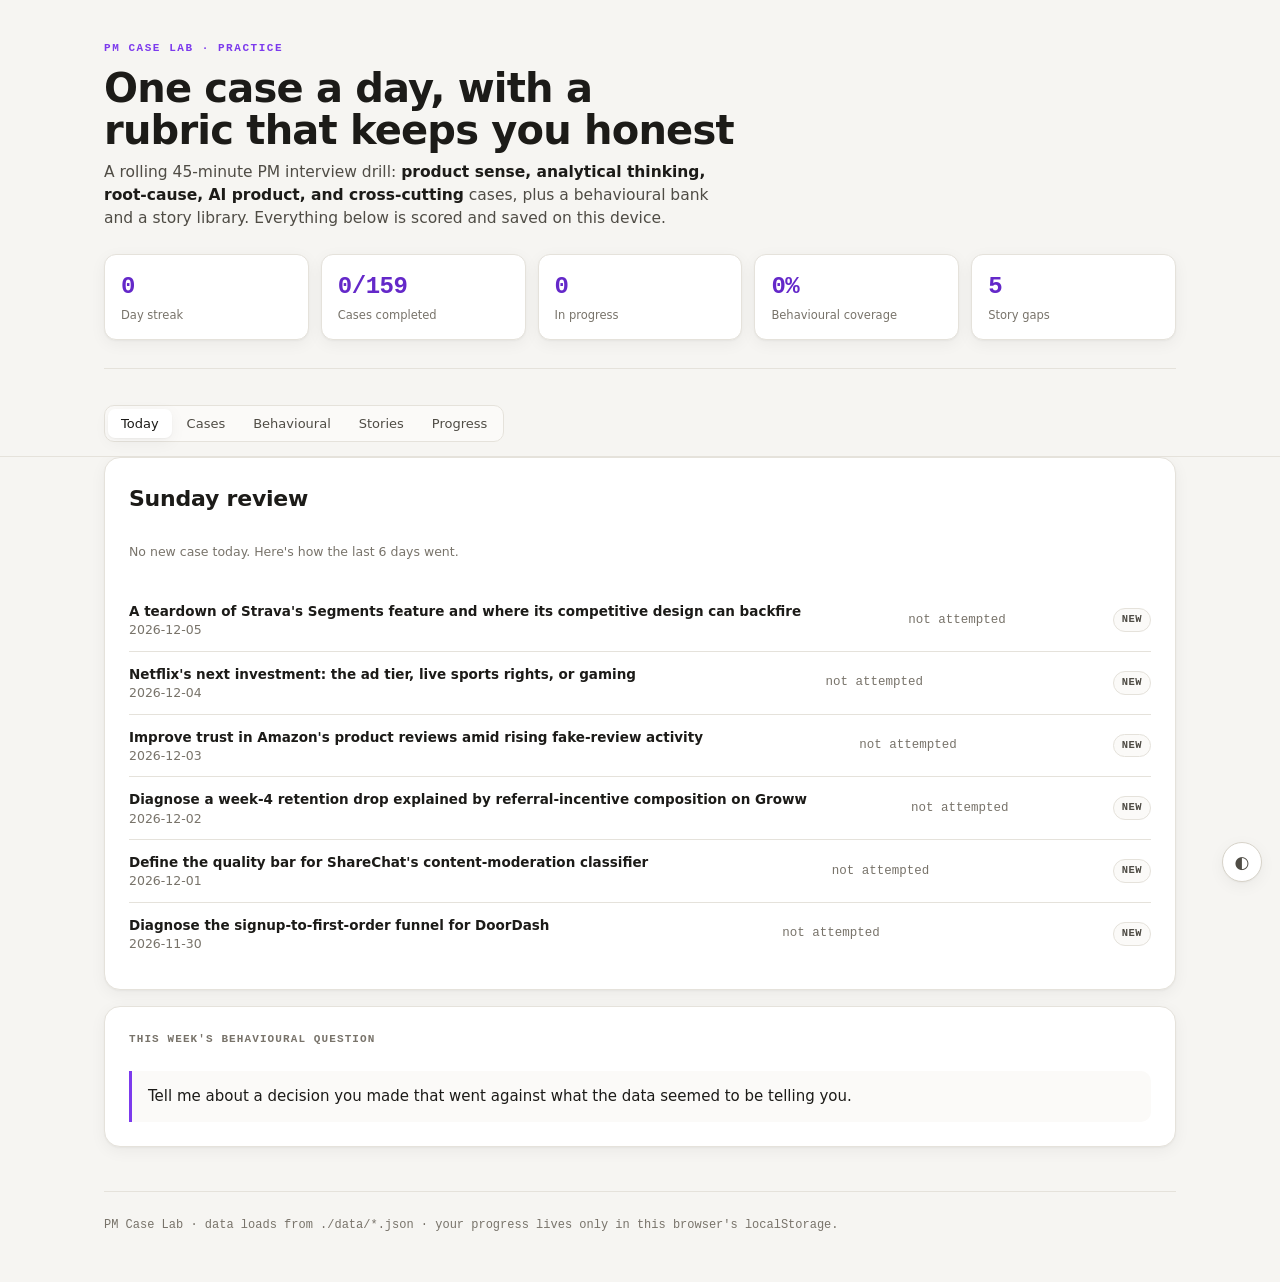
==== case-lab/index.html @ 05b1abbc "Add PM Case Lab: daily PM interview practice tool Static site + email digest for daily product-case " ====
<!DOCTYPE html>
<html lang="en">
<head>
<meta charset="utf-8">
<meta name="viewport" content="width=device-width, initial-scale=1">
<title>PM Case Lab — daily interview practice</title>
<link rel="stylesheet" href="./style.css">
</head>
<body>
<div class="wrap">
  <div class="container">
    <header class="masthead">
      <p class="eyebrow">PM Case Lab · practice</p>
      <h1 class="title">One case a day, with a rubric that keeps you honest</h1>
      <p class="subtitle">A rolling 45-minute PM interview drill: <b>product sense, analytical thinking, root-cause, AI product, and cross-cutting</b> cases, plus a behavioural bank and a story library. Everything below is scored and saved on this device.</p>
      <div class="stats" id="stats"></div>
    </header>
  </div>

  <nav class="controls">
    <div class="container controls-row">
      <div class="seg" role="tablist" aria-label="Sections" id="tab-nav">
        <button data-tab="today" role="tab" aria-selected="true">Today</button>
        <button data-tab="cases" role="tab" aria-selected="false">Cases</button>
        <button data-tab="behavioural" role="tab" aria-selected="false">Behavioural</button>
        <button data-tab="stories" role="tab" aria-selected="false">Stories</button>
        <button data-tab="progress" role="tab" aria-selected="false">Progress</button>
      </div>
      <div class="spacer"></div>
    </div>
  </nav>

  <div class="container">
    <section id="view-today" class="view"></section>
    <section id="view-cases" class="view" hidden></section>
    <section id="view-behavioural" class="view" hidden></section>
    <section id="view-stories" class="view" hidden></section>
    <section id="view-progress" class="view" hidden></section>
    <section id="view-practice" class="view" hidden></section>

    <footer>
      <div class="stamp" id="footer-stamp">PM Case Lab · data loads from ./data/*.json · your progress lives only in this browser's localStorage.</div>
    </footer>
  </div>
</div>

<button class="themebtn" id="theme" title="Toggle theme" aria-label="Toggle light/dark theme">◐</button>

<script src="./script.js"></script>
</body>
</html>
---- case-lab/style.css ----
:root {
  --bg: #f6f5f2;
  --surface: #ffffff;
  --surface-2: #fbfaf8;
  --border: #e5e2db;
  --border-strong: #d6d2c8;
  --ink: #1c1b18;
  --ink-2: #4f4c45;
  --muted: #78736a;
  --accent: #7c3aed;        /* violet — Case Lab's brand signal */
  --accent-ink: #6428c9;
  --accent-wash: #7c3aed14;
  --fresh: #15803d;
  --fresh-wash: #15803d16;
  --verify: #b45309;
  --verify-wash: #b4530915;
  --stretch: #6b6f76;
  --shadow: 0 1px 2px rgba(28,27,24,.04), 0 4px 16px rgba(28,27,24,.05);
  --mono: ui-monospace, "SF Mono", "SFMono-Regular", Menlo, Consolas, monospace;
  --sans: -apple-system, BlinkMacSystemFont, "Segoe UI", system-ui, sans-serif;
}
@media (prefers-color-scheme: dark) {
  :root:not([data-theme="light"]) {
    --bg: #14140f;
    --surface: #1d1d18;
    --surface-2: #201f1a;
    --border: #302f28;
    --border-strong: #3c3b33;
    --ink: #f2f0ea;
    --ink-2: #c8c4ba;
    --muted: #918c81;
    --accent: #a78bfa;
    --accent-ink: #c4b5fd;
    --accent-wash: #a78bfa1c;
    --fresh: #4ade80;
    --fresh-wash: #4ade8018;
    --verify: #fbbf24;
    --verify-wash: #fbbf2416;
    --stretch: #9a958a;
    --shadow: 0 1px 2px rgba(0,0,0,.3), 0 6px 20px rgba(0,0,0,.35);
  }
}
:root[data-theme="dark"] {
  --bg: #14140f; --surface: #1d1d18; --surface-2: #201f1a; --border: #302f28;
  --border-strong: #3c3b33; --ink: #f2f0ea; --ink-2: #c8c4ba; --muted: #918c81;
  --accent: #a78bfa; --accent-ink: #c4b5fd; --accent-wash: #a78bfa1c;
  --fresh: #4ade80; --fresh-wash: #4ade8018; --verify: #fbbf24; --verify-wash: #fbbf2416;
  --stretch: #9a958a; --shadow: 0 1px 2px rgba(0,0,0,.3), 0 6px 20px rgba(0,0,0,.35);
}
:root[data-theme="light"] {
  --bg: #f6f5f2; --surface: #ffffff; --surface-2: #fbfaf8; --border: #e5e2db;
  --border-strong: #d6d2c8; --ink: #1c1b18; --ink-2: #4f4c45; --muted: #78736a;
  --accent: #7c3aed; --accent-ink: #6428c9; --accent-wash: #7c3aed14;
  --fresh: #15803d; --fresh-wash: #15803d16; --verify: #b45309; --verify-wash: #b4530915;
  --stretch: #6b6f76; --shadow: 0 1px 2px rgba(28,27,24,.04), 0 4px 16px rgba(28,27,24,.05);
}

* { box-sizing: border-box; }
html, body { margin: 0; overflow-x: hidden; }
body {
  font-family: var(--sans);
  color: var(--ink);
  background: var(--bg);
  line-height: 1.5;
  -webkit-font-smoothing: antialiased;
}
.wrap { min-height: 100vh; }
.container { max-width: 1120px; margin: 0 auto; padding: 0 24px; }
img, svg { max-width: 100%; }
button, input, textarea, select { font-family: inherit; }
a { color: var(--accent-ink); }
button:focus-visible, input:focus-visible, a:focus-visible, textarea:focus-visible, select:focus-visible {
  outline: 2px solid var(--accent); outline-offset: 2px; border-radius: 6px;
}

/* ---- Masthead ---- */
header.masthead { padding: 40px 0 24px; border-bottom: 1px solid var(--border); }
.eyebrow {
  font-family: var(--mono); font-size: 11px; letter-spacing: .14em; text-transform: uppercase;
  color: var(--accent); font-weight: 600; margin: 0 0 10px;
}
h1.title {
  font-size: clamp(28px, 4.5vw, 40px); line-height: 1.05; margin: 0 0 10px;
  letter-spacing: -.02em; font-weight: 720; text-wrap: balance;
}
.subtitle { color: var(--ink-2); font-size: 15.5px; margin: 0; max-width: 62ch; }
.subtitle b { color: var(--ink); font-weight: 600; }

.stats { display: grid; grid-template-columns: repeat(5, 1fr); gap: 12px; margin: 24px 0 4px; }
.stat {
  background: var(--surface); border: 1px solid var(--border); border-radius: 12px;
  padding: 14px 16px; box-shadow: var(--shadow);
}
.stat .n { font-family: var(--mono); font-size: 24px; font-weight: 600; letter-spacing: -.02em; font-variant-numeric: tabular-nums; color: var(--accent-ink); }
.stat .l { font-size: 11.5px; color: var(--muted); margin-top: 2px; }

/* ---- Controls / tab nav ---- */
.controls {
  position: sticky; top: 0; z-index: 20; background: color-mix(in srgb, var(--bg) 88%, transparent);
  backdrop-filter: blur(10px); border-bottom: 1px solid var(--border);
  padding: 14px 0; margin-top: 22px;
}
.controls-row { display: flex; flex-wrap: wrap; gap: 10px; align-items: center; }
.seg { display: inline-flex; background: var(--surface-2); border: 1px solid var(--border); border-radius: 10px; padding: 3px; gap: 2px; flex-wrap: wrap; }
.seg button {
  font-family: var(--sans); font-size: 13px; font-weight: 500; color: var(--ink-2);
  background: transparent; border: 0; padding: 7px 13px; border-radius: 7px; cursor: pointer;
  white-space: nowrap; display: inline-flex; align-items: center; gap: 6px;
}
.seg button[aria-pressed="true"], .seg button[aria-selected="true"] { background: var(--surface); color: var(--ink); box-shadow: var(--shadow); }
.seg button .seg-n {
  font-family: var(--mono); font-size: 10.5px; font-variant-numeric: tabular-nums; font-weight: 600;
  background: var(--accent-wash); color: var(--accent-ink); padding: 1px 6px; border-radius: 999px;
}
.search {
  flex: 1 1 220px; min-width: 180px; display: flex; align-items: center; gap: 8px;
  background: var(--surface); border: 1px solid var(--border-strong); border-radius: 10px;
  padding: 8px 12px;
}
.search input { border: 0; background: transparent; outline: none; font-size: 14px; color: var(--ink); width: 100%; }
.search svg { flex: 0 0 auto; color: var(--muted); }
.spacer { flex: 1 1 auto; }

/* ---- Section headings ---- */
.sec-head { display: flex; align-items: baseline; gap: 10px; margin: 26px 0 14px; flex-wrap: wrap; }
.sec-head h2 { font-size: 18px; letter-spacing: -.01em; margin: 0; font-weight: 680; }
.sec-head .count { font-family: var(--mono); font-size: 12px; color: var(--muted); font-variant-numeric: tabular-nums; }
.sec-head .hint { font-size: 13px; color: var(--muted); margin-left: auto; }

/* ---- Cards / grid ---- */
.grid { display: grid; grid-template-columns: repeat(auto-fill, minmax(320px, 1fr)); gap: 14px; }
.card {
  background: var(--surface); border: 1px solid var(--border); border-radius: 14px;
  padding: 18px; display: flex; flex-direction: column; gap: 12px; box-shadow: var(--shadow);
  min-width: 0;
}
.card h3 { font-size: 16px; line-height: 1.3; margin: 0; letter-spacing: -.01em; font-weight: 640; text-wrap: balance; }
.card-top { display: flex; justify-content: space-between; align-items: flex-start; gap: 10px; }
.company { font-size: 13px; color: var(--ink-2); margin-top: 3px; }
.badges { display: flex; flex-wrap: wrap; gap: 6px; }
.badge {
  font-family: var(--mono); font-size: 10.5px; letter-spacing: .04em; text-transform: uppercase;
  font-weight: 600; padding: 3px 8px; border-radius: 999px; white-space: nowrap;
  border: 1px solid transparent;
}
.badge.accent { color: var(--accent-ink); background: var(--accent-wash); border-color: color-mix(in srgb, var(--accent) 24%, transparent); }
.badge.neutral { color: var(--ink-2); background: var(--surface-2); border-color: var(--border); }
.badge.fresh { color: var(--fresh); background: var(--fresh-wash); border-color: color-mix(in srgb, var(--fresh) 22%, transparent); }
.badge.verify { color: var(--verify); background: var(--verify-wash); border-color: color-mix(in srgb, var(--verify) 22%, transparent); }
.badge.status-new { color: var(--ink-2); background: var(--surface-2); border-color: var(--border); }
.badge.status-active { color: var(--verify); background: var(--verify-wash); border-color: color-mix(in srgb, var(--verify) 22%, transparent); }
.badge.status-completed { color: var(--fresh); background: var(--fresh-wash); border-color: color-mix(in srgb, var(--fresh) 22%, transparent); }
.badge.status-bookmarked { color: var(--accent-ink); background: var(--accent-wash); border-color: color-mix(in srgb, var(--accent) 24%, transparent); }
.badge.status-skipped { color: var(--muted); background: var(--surface-2); border-color: var(--border); }

.note { font-size: 12.5px; color: var(--muted); line-height: 1.4; }
.card-foot { display: flex; align-items: center; justify-content: space-between; gap: 10px; padding-top: 4px; margin-top: auto; flex-wrap: wrap; }
.status-select {
  font-family: var(--sans); font-size: 12.5px; font-weight: 600; color: var(--ink-2);
  background: var(--surface-2); border: 1px solid var(--border-strong); border-radius: 9px;
  padding: 6px 8px; cursor: pointer;
}
.btn {
  font-family: var(--sans); font-size: 13px; font-weight: 600; cursor: pointer; white-space: nowrap;
  color: #fff; background: var(--accent); border: 1px solid transparent; padding: 8px 14px; border-radius: 9px;
  display: inline-flex; align-items: center; gap: 6px;
}
.btn:hover { background: var(--accent-ink); }
.btn.ghost {
  background: var(--surface); color: var(--ink-2); border: 1px solid var(--border-strong);
}
.btn.ghost:hover { border-color: var(--accent); color: var(--accent-ink); }
.btn.small { font-size: 12.5px; padding: 6px 11px; border-radius: 8px; }
.btn[disabled] { opacity: .5; cursor: not-allowed; }

.empty { text-align: center; padding: 44px 20px; color: var(--muted); font-size: 14px; background: var(--surface-2); border: 1px dashed var(--border-strong); border-radius: 14px; }
.empty b { color: var(--ink-2); }

/* ---- Today: case detail ---- */
.case-detail {
  background: var(--surface); border: 1px solid var(--border); border-radius: 16px;
  padding: 24px; box-shadow: var(--shadow); display: flex; flex-direction: column; gap: 16px;
}
.case-detail h2 { margin: 0; font-size: 22px; letter-spacing: -.01em; font-weight: 700; text-wrap: balance; }
.company-chips { display: flex; flex-wrap: wrap; gap: 6px; }
.chip {
  font-size: 12.5px; font-weight: 600; color: var(--ink-2); background: var(--surface-2);
  border: 1px solid var(--border); border-radius: 999px; padding: 4px 10px;
}
.prompt-block {
  font-size: 15px; color: var(--ink); background: var(--surface-2); border-left: 3px solid var(--accent);
  border-radius: 0 10px 10px 0; padding: 14px 16px; line-height: 1.55;
}
.block-label {
  font-family: var(--mono); font-size: 11px; letter-spacing: .1em; text-transform: uppercase;
  color: var(--muted); font-weight: 700; margin: 0 0 8px;
}
ul.plain { margin: 0; padding-left: 20px; display: flex; flex-direction: column; gap: 6px; font-size: 14px; color: var(--ink-2); }
ul.assumptions { margin: 0; padding: 0; list-style: none; display: flex; flex-direction: column; gap: 6px; }
ul.assumptions li {
  font-size: 13.5px; color: var(--ink-2); background: var(--verify-wash); border: 1px dashed color-mix(in srgb, var(--verify) 40%, transparent);
  border-radius: 8px; padding: 8px 11px; position: relative; padding-left: 30px;
}
ul.assumptions li::before {
  content: "≈"; position: absolute; left: 10px; top: 7px; color: var(--verify); font-weight: 700; font-family: var(--mono);
}
details.followups { border: 1px solid var(--border); border-radius: 10px; padding: 10px 14px; background: var(--surface-2); }
details.followups summary { cursor: pointer; font-weight: 600; font-size: 13.5px; color: var(--ink-2); }
details.followups ul { margin: 10px 0 0; }

.stage-list { display: flex; flex-direction: column; gap: 10px; }
.stage-row {
  border: 1px solid var(--border); border-radius: 12px; padding: 14px 16px; background: var(--surface-2);
}
.stage-row.current { border-color: var(--accent); background: var(--accent-wash); }
.stage-row.over .stage-time { color: var(--verify); }
.stage-row-top { display: flex; justify-content: space-between; align-items: baseline; gap: 10px; flex-wrap: wrap; }
.stage-row-top h4 { margin: 0; font-size: 14.5px; font-weight: 650; }
.stage-time { font-family: var(--mono); font-size: 12px; color: var(--muted); font-variant-numeric: tabular-nums; }
.stage-guidance { font-size: 13.5px; color: var(--ink-2); margin-top: 6px; }
.stage-good { font-size: 12.5px; color: var(--muted); margin-top: 6px; font-style: italic; }

/* ---- Practice view ---- */
.practice-header { display: flex; align-items: center; gap: 12px; flex-wrap: wrap; margin-bottom: 18px; }
.back-btn {
  font-family: var(--sans); font-size: 13px; font-weight: 600; color: var(--ink-2); background: var(--surface);
  border: 1px solid var(--border-strong); border-radius: 9px; padding: 7px 12px; cursor: pointer;
}
.timer-panel {
  background: var(--surface); border: 1px solid var(--border); border-radius: 14px; padding: 16px 18px;
  box-shadow: var(--shadow); display: flex; flex-direction: column; gap: 12px; margin-bottom: 18px;
}
.timer-top { display: flex; align-items: center; gap: 14px; flex-wrap: wrap; }
.timer-elapsed { font-family: var(--mono); font-size: 28px; font-weight: 700; font-variant-numeric: tabular-nums; letter-spacing: -.01em; }
.timer-stage { font-size: 13px; color: var(--ink-2); }
.timer-stage b { color: var(--ink); }
.timer-warning { font-size: 12.5px; color: var(--verify); font-weight: 600; }
.timer-controls { display: flex; gap: 8px; margin-left: auto; }
.timer-bar { position: relative; height: 12px; border-radius: 6px; background: var(--surface-2); border: 1px solid var(--border); overflow: hidden; display: flex; }
.timer-seg { height: 100%; border-right: 1px solid var(--border); position: relative; }
.timer-seg:last-child { border-right: 0; }
.timer-seg.active { background: var(--accent-wash); }
.timer-fill { position: absolute; top: 0; left: 0; bottom: 0; background: var(--accent); opacity: .28; width: 0%; z-index: 0; }
.timer-stage-nav { display: flex; gap: 6px; flex-wrap: wrap; }

.notepad-grid { display: flex; flex-direction: column; gap: 14px; }
.notepad-stage label { display: block; font-size: 13px; font-weight: 650; margin-bottom: 6px; color: var(--ink); }
.notepad-stage textarea {
  width: 100%; min-height: 90px; resize: vertical; border: 1px solid var(--border-strong); border-radius: 10px;
  background: var(--surface); color: var(--ink); padding: 10px 12px; font-size: 14px; line-height: 1.5; font-family: var(--sans);
}
.save-hint { font-size: 11.5px; color: var(--muted); font-family: var(--mono); }

.model-answer { display: flex; flex-direction: column; gap: 14px; margin-top: 10px; }
.walkthrough-stage { border-left: 3px solid var(--accent); padding: 4px 0 4px 14px; }
.walkthrough-stage h4 { margin: 0 0 6px; font-size: 14px; }
.walkthrough-stage p { margin: 0; font-size: 13.5px; color: var(--ink-2); line-height: 1.55; }
.pitfall-list { margin: 0; padding-left: 20px; font-size: 13.5px; color: var(--ink-2); display: flex; flex-direction: column; gap: 5px; }

.rubric-row { border: 1px solid var(--border); border-radius: 12px; padding: 14px; margin-bottom: 10px; background: var(--surface-2); }
.rubric-row .rubric-dim { font-weight: 650; font-size: 14px; margin-bottom: 8px; }
.rubric-levels { display: grid; grid-template-columns: repeat(3, 1fr); gap: 8px; }
.rubric-level { border: 1px solid var(--border-strong); border-radius: 9px; padding: 8px 10px; background: var(--surface); cursor: pointer; text-align: left; }
.rubric-level b { display: block; font-size: 12.5px; text-transform: uppercase; letter-spacing: .06em; font-family: var(--mono); margin-bottom: 4px; }
.rubric-level.weak b { color: var(--verify); }
.rubric-level.solid b { color: var(--ink-2); }
.rubric-level.strong b { color: var(--fresh); }
.rubric-level p { margin: 0; font-size: 12px; color: var(--muted); line-height: 1.4; }
.rubric-level.selected { border-color: var(--accent); background: var(--accent-wash); box-shadow: 0 0 0 1px var(--accent) inset; }

/* ---- Filters (Cases) ---- */
.filter-panel { display: flex; flex-direction: column; gap: 10px; margin-bottom: 18px; }
.filter-row { display: flex; flex-wrap: wrap; gap: 8px; align-items: center; }
.filter-row .flabel { font-size: 11.5px; font-family: var(--mono); color: var(--muted); text-transform: uppercase; letter-spacing: .08em; margin-right: 2px; min-width: 70px; }
.chip-btn {
  font-family: var(--sans); font-size: 12.5px; font-weight: 600; color: var(--ink-2); background: var(--surface);
  border: 1px solid var(--border-strong); border-radius: 999px; padding: 6px 11px; cursor: pointer;
  display: inline-flex; align-items: center; gap: 6px;
}
.chip-btn[aria-pressed="true"] { border-color: var(--accent); color: var(--accent-ink); background: var(--accent-wash); }
.chip-btn .chip-n { font-family: var(--mono); font-size: 10.5px; opacity: .75; }

/* ---- Behavioural ---- */
.theme-group { margin-bottom: 26px; }
.theme-group h3 { font-size: 15px; margin: 0 0 10px; letter-spacing: -.01em; }
.question-card {
  background: var(--surface); border: 1px solid var(--border); border-radius: 14px; padding: 16px 18px;
  box-shadow: var(--shadow); margin-bottom: 12px;
}
.question-card summary { cursor: pointer; font-weight: 640; font-size: 14.5px; display: flex; justify-content: space-between; gap: 10px; align-items: center; }
.qbody { margin-top: 14px; display: flex; flex-direction: column; gap: 14px; }
.answer-field label { display: block; font-size: 12.5px; font-weight: 650; margin-bottom: 5px; color: var(--ink-2); text-transform: uppercase; letter-spacing: .05em; font-family: var(--mono); }
.answer-field textarea {
  width: 100%; min-height: 70px; resize: vertical; border: 1px solid var(--border-strong); border-radius: 10px;
  background: var(--surface); color: var(--ink); padding: 9px 11px; font-size: 13.5px; line-height: 1.5;
}
.story-link-list { display: flex; flex-wrap: wrap; gap: 6px; }
.story-toggle {
  font-size: 12px; font-weight: 600; padding: 5px 10px; border-radius: 999px; cursor: pointer;
  border: 1px solid var(--border-strong); background: var(--surface); color: var(--ink-2);
}
.story-toggle[aria-pressed="true"] { border-color: var(--accent); background: var(--accent-wash); color: var(--accent-ink); }
.linked-story { border: 1px solid var(--border); border-radius: 10px; padding: 10px 12px; background: var(--surface-2); margin-top: 6px; font-size: 12.5px; color: var(--ink-2); }
.linked-story b { color: var(--ink); }

/* ---- Stories ---- */
.stat-chip {
  font-family: var(--mono); font-size: 11px; font-weight: 600; color: var(--accent-ink); background: var(--accent-wash);
  border-radius: 999px; padding: 3px 9px; display: inline-flex; gap: 5px;
}
.star-grid { display: grid; grid-template-columns: 1fr 1fr; gap: 10px; margin-top: 4px; }
.star-field .flabel { font-family: var(--mono); font-size: 10.5px; text-transform: uppercase; letter-spacing: .08em; color: var(--muted); }
.star-field p { margin: 3px 0 0; font-size: 13px; color: var(--ink-2); line-height: 1.45; }
blockquote.quote {
  margin: 0; font-size: 12.5px; color: var(--muted); font-style: italic; border-left: 2px solid var(--border-strong);
  padding-left: 10px; line-height: 1.5;
}

.coverage-table-wrap { overflow-x: auto; border: 1px solid var(--border); border-radius: 14px; background: var(--surface); box-shadow: var(--shadow); }
table.coverage { border-collapse: collapse; width: 100%; font-size: 13px; min-width: 480px; }
table.coverage th, table.coverage td { padding: 10px 12px; border-bottom: 1px solid var(--border); text-align: left; white-space: nowrap; }
table.coverage th { font-family: var(--mono); font-size: 11px; text-transform: uppercase; letter-spacing: .06em; color: var(--muted); background: var(--surface-2); }
table.coverage td.gap { color: var(--verify); font-weight: 600; }
.gap-card {
  border: 1px dashed var(--border-strong); background: var(--verify-wash); border-radius: 12px; padding: 12px 14px;
  font-size: 13px; color: var(--ink-2); margin-bottom: 8px;
}
.gap-card b { color: var(--verify); }

/* ---- Progress ---- */
.progress-grid { display: grid; grid-template-columns: repeat(auto-fill, minmax(220px, 1fr)); gap: 14px; }
.progress-tile {
  background: var(--surface); border: 1px solid var(--border); border-radius: 14px; padding: 18px; box-shadow: var(--shadow);
}
.progress-tile .n { font-family: var(--mono); font-size: 30px; font-weight: 700; color: var(--accent-ink); }
.progress-tile .l { font-size: 12.5px; color: var(--muted); margin-top: 4px; }
.dim-row { display: flex; justify-content: space-between; align-items: center; padding: 9px 0; border-bottom: 1px solid var(--border); font-size: 13.5px; }
.dim-row:last-child { border-bottom: 0; }
.dim-row .dim-name { color: var(--ink-2); }
.dim-row .dim-score { font-family: var(--mono); font-size: 12px; color: var(--ink); }

/* ---- Import/export bar ---- */
.io-bar { display: flex; gap: 8px; flex-wrap: wrap; margin-bottom: 18px; }

.review-case-row {
  display: flex; justify-content: space-between; align-items: center; gap: 10px; padding: 12px 0; border-bottom: 1px solid var(--border); flex-wrap: wrap;
}
.review-case-row:last-child { border-bottom: 0; }
.review-score { font-family: var(--mono); font-size: 12.5px; color: var(--muted); }

.themebtn {
  position: fixed; bottom: 18px; right: 18px; z-index: 40; width: 40px; height: 40px;
  border-radius: 50%; border: 1px solid var(--border-strong); background: var(--surface);
  color: var(--ink-2); cursor: pointer; box-shadow: var(--shadow); font-size: 17px;
}

footer { border-top: 1px solid var(--border); margin-top: 44px; padding: 24px 0 48px; color: var(--muted); font-size: 13px; }
footer .stamp { font-family: var(--mono); font-size: 12px; }

@media (max-width: 640px) {
  .stats { grid-template-columns: repeat(2, 1fr); }
  .container { padding: 0 16px; }
  .rubric-levels { grid-template-columns: 1fr; }
  .star-grid { grid-template-columns: 1fr; }
}
@media (prefers-reduced-motion: reduce) { * { transition: none !important; } }
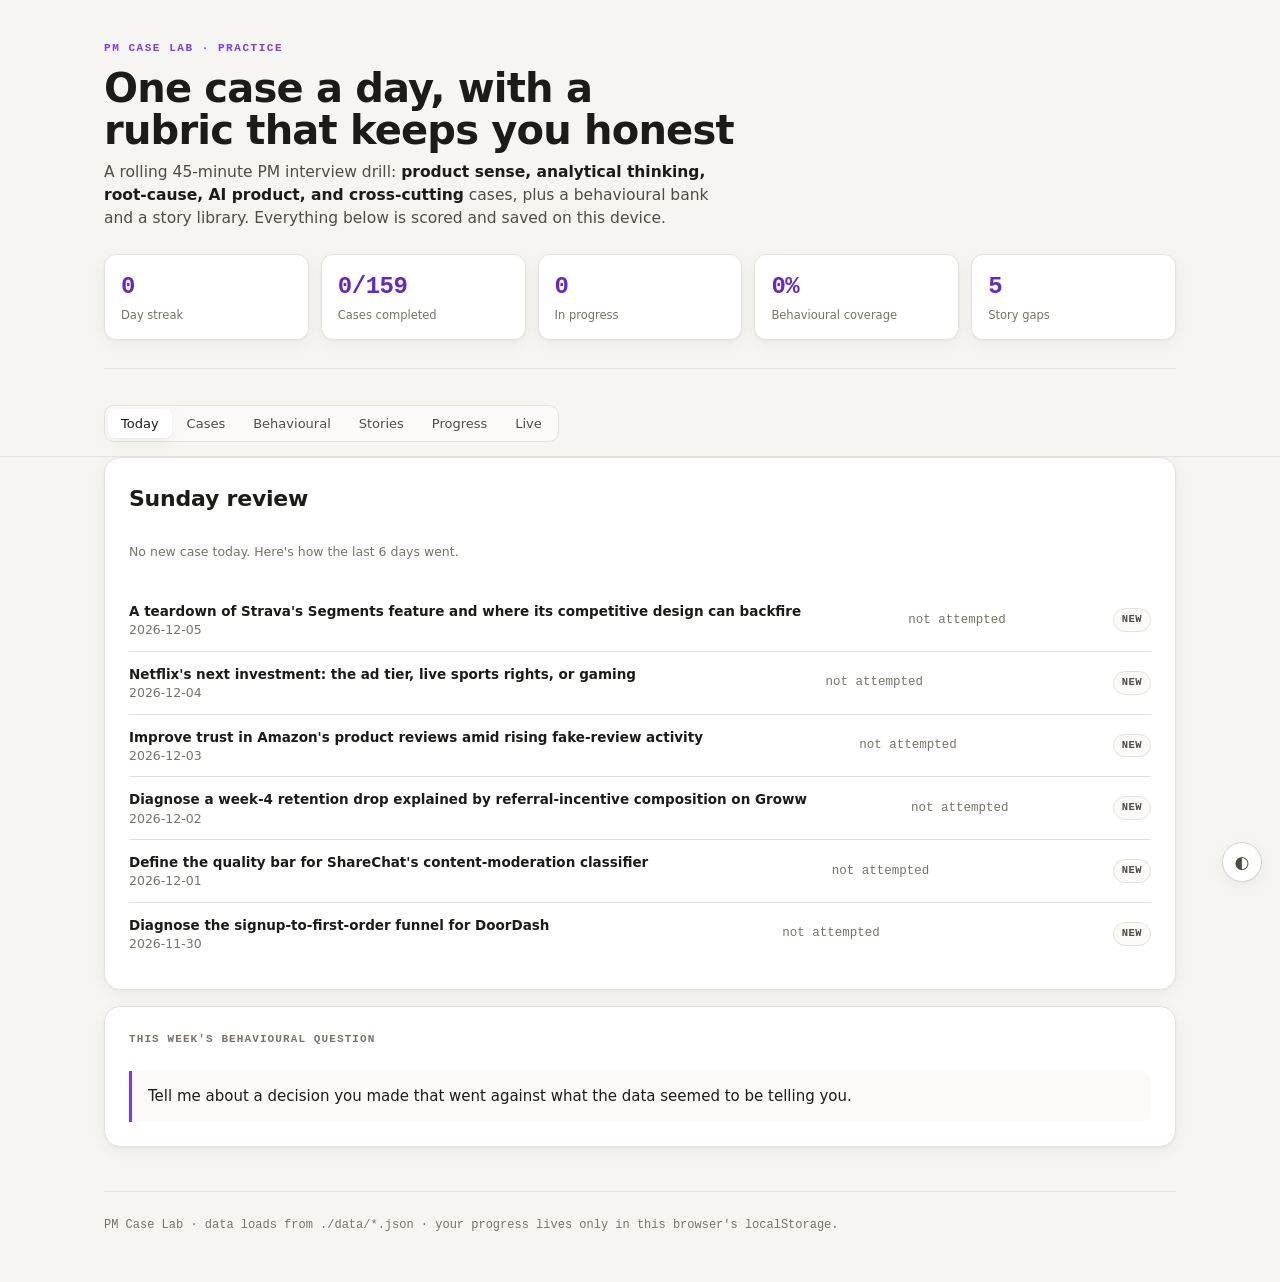
==== commit 62ee5406: "Case Lab: add Live case — a mid-interview co-pilot Plan by Opus, build by Sonnet. Type or paste a ca" ====
--- a/case-lab/index.html
+++ b/case-lab/index.html
@@ -25,6 +25,7 @@
         <button data-tab="behavioural" role="tab" aria-selected="false">Behavioural</button>
         <button data-tab="stories" role="tab" aria-selected="false">Stories</button>
         <button data-tab="progress" role="tab" aria-selected="false">Progress</button>
+        <button data-tab="live" role="tab" aria-selected="false">Live</button>
       </div>
       <div class="spacer"></div>
     </div>
@@ -36,6 +37,7 @@
     <section id="view-behavioural" class="view" hidden></section>
     <section id="view-stories" class="view" hidden></section>
     <section id="view-progress" class="view" hidden></section>
+    <section id="view-live" class="view" hidden></section>
     <section id="view-practice" class="view" hidden></section>
 
     <footer>
--- a/case-lab/style.css
+++ b/case-lab/style.css
@@ -113,7 +113,8 @@
   background: var(--accent-wash); color: var(--accent-ink); padding: 1px 6px; border-radius: 999px;
 }
 .search {
-  flex: 1 1 220px; min-width: 180px; display: flex; align-items: center; gap: 8px;
+  flex: 0 0 auto; width: 100%; min-width: 180px; max-width: 380px; align-self: flex-start;
+  display: flex; align-items: center; gap: 8px;
   background: var(--surface); border: 1px solid var(--border-strong); border-radius: 10px;
   padding: 8px 12px;
 }
@@ -207,6 +208,17 @@
 details.followups { border: 1px solid var(--border); border-radius: 10px; padding: 10px 14px; background: var(--surface-2); }
 details.followups summary { cursor: pointer; font-weight: 600; font-size: 13.5px; color: var(--ink-2); }
 details.followups ul { margin: 10px 0 0; }
+
+/* ---- Case brief shown above the timer on Practice, so you never have to go Back to re-read it ---- */
+details.case-brief {
+  border: 1px solid var(--border); border-radius: 14px; padding: 14px 16px; background: var(--surface);
+  box-shadow: var(--shadow); margin: 14px 0;
+}
+details.case-brief summary { cursor: pointer; font-weight: 650; font-size: 14px; color: var(--ink); list-style: none; }
+details.case-brief summary::-webkit-details-marker { display: none; }
+details.case-brief summary::before { content: '▾ '; color: var(--muted); }
+details.case-brief[open] summary { margin-bottom: 10px; }
+details.case-brief .case-detail { border: 0; padding: 0; background: transparent; box-shadow: none; }
 
 .stage-list { display: flex; flex-direction: column; gap: 10px; }
 .stage-row {
@@ -303,6 +315,14 @@
 .linked-story { border: 1px solid var(--border); border-radius: 10px; padding: 10px 12px; background: var(--surface-2); margin-top: 6px; font-size: 12.5px; color: var(--ink-2); }
 .linked-story b { color: var(--ink); }
 
+/* ---- Cross-links between a story and the questions it can answer ---- */
+.tag-row { display: flex; flex-wrap: wrap; gap: 6px; margin-top: 4px; }
+.tag-chip {
+  font-size: 12px; font-weight: 600; padding: 5px 10px; border-radius: 999px; cursor: pointer; text-align: left;
+  border: 1px solid var(--border-strong); background: var(--surface); color: var(--ink-2); max-width: 100%;
+}
+.tag-chip:hover { border-color: var(--accent); background: var(--accent-wash); color: var(--accent-ink); }
+
 /* ---- Stories ---- */
 .stat-chip {
   font-family: var(--mono); font-size: 11px; font-weight: 600; color: var(--accent-ink); background: var(--accent-wash);
@@ -357,10 +377,33 @@
 footer { border-top: 1px solid var(--border); margin-top: 44px; padding: 24px 0 48px; color: var(--muted); font-size: 13px; }
 footer .stamp { font-family: var(--mono); font-size: 12px; }
 
+/* ---- Live case (interview co-pilot) ---- */
+.live-input {
+  width: 100%; min-height: 150px; resize: vertical;
+  border: 1px solid var(--border-strong); border-radius: 12px;
+  background: var(--surface); color: var(--ink); padding: 12px 14px;
+  font-size: 15px; line-height: 1.55; font-family: var(--sans);
+}
+.live-guess {
+  background: var(--surface); border: 1px solid var(--border); border-radius: 14px;
+  padding: 14px 16px; box-shadow: var(--shadow); display: flex; flex-direction: column; gap: 10px; margin: 14px 0;
+}
+.live-controls { display: flex; flex-wrap: wrap; gap: 10px; align-items: center; }
+.live-controls .flabel { font-family: var(--mono); font-size: 11px; text-transform: uppercase; letter-spacing: .08em; color: var(--muted); }
+.live-actions { display: flex; gap: 8px; flex-wrap: wrap; margin: 14px 0; }
+.rubric-level.static { cursor: default; }
+.live-prompt-box {
+  width: 100%; min-height: 220px; resize: vertical; margin-top: 10px;
+  font-family: var(--mono); font-size: 12px; line-height: 1.5;
+  border: 1px solid var(--border-strong); border-radius: 10px;
+  background: var(--surface-2); color: var(--ink-2); padding: 10px 12px;
+}
+
 @media (max-width: 640px) {
   .stats { grid-template-columns: repeat(2, 1fr); }
   .container { padding: 0 16px; }
   .rubric-levels { grid-template-columns: 1fr; }
   .star-grid { grid-template-columns: 1fr; }
+  .live-controls { flex-direction: column; align-items: stretch; }
 }
 @media (prefers-reduced-motion: reduce) { * { transition: none !important; } }
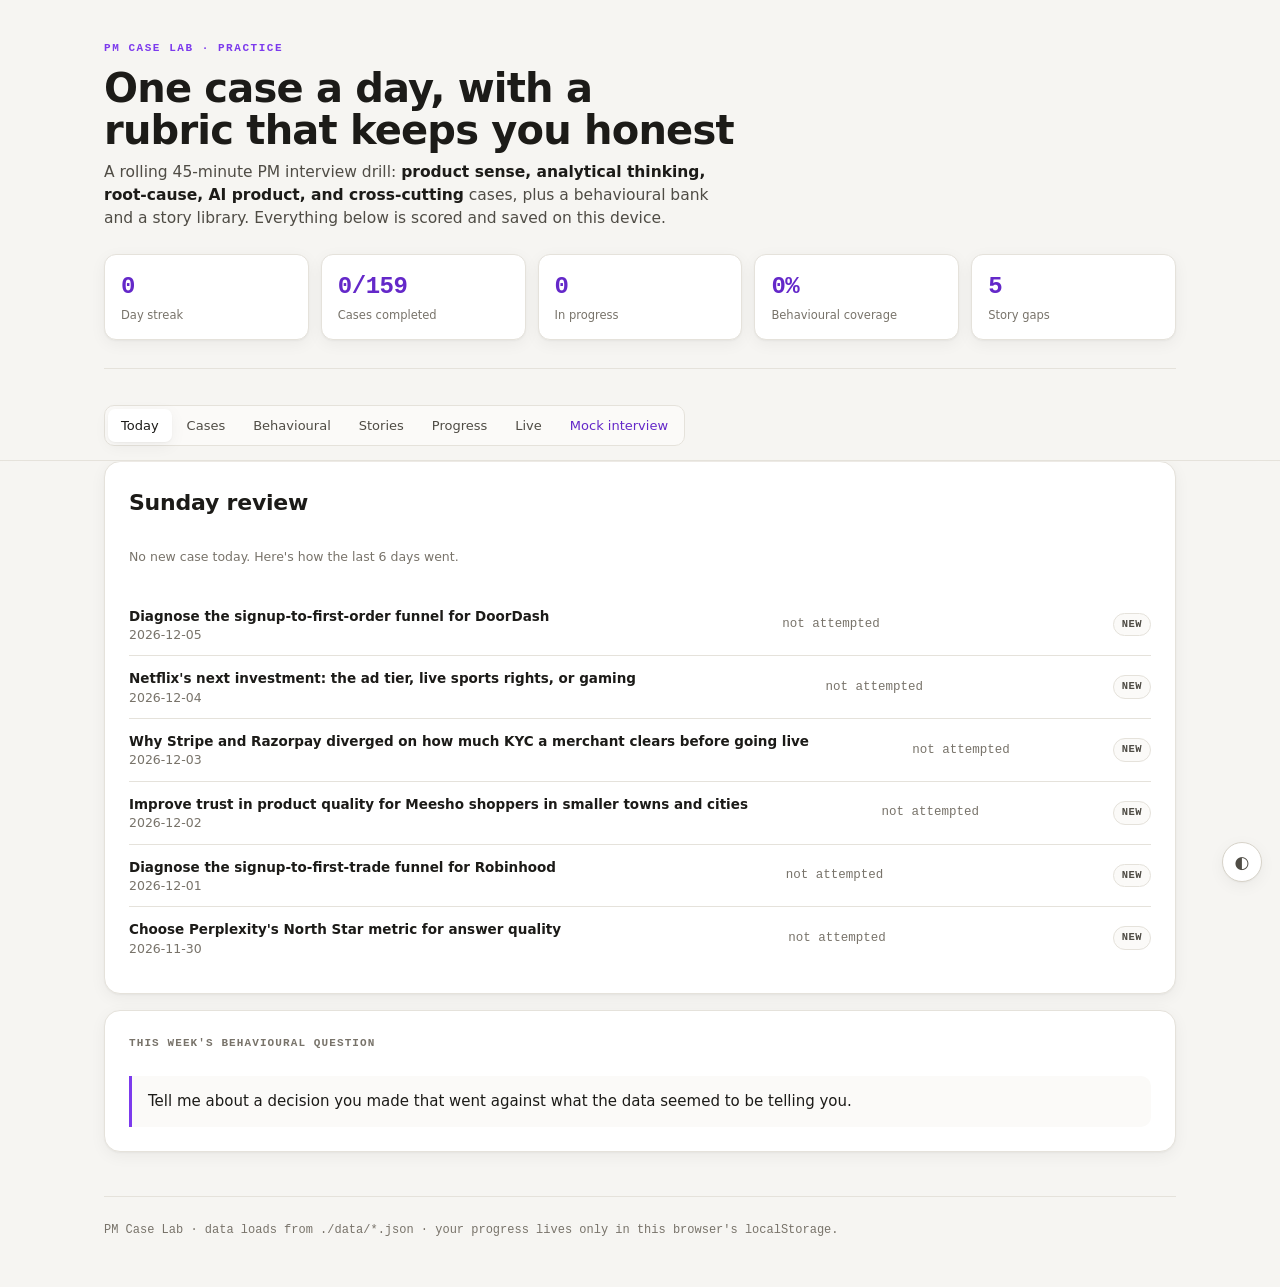
==== commit e5203c22: "Case Lab: add voice mock interview with hiring-committee feedback Realistic PM loop (intro, resume d" ====
--- a/case-lab/index.html
+++ b/case-lab/index.html
@@ -5,6 +5,11 @@
 <meta name="viewport" content="width=device-width, initial-scale=1">
 <title>PM Case Lab — daily interview practice</title>
 <link rel="stylesheet" href="./style.css">
+<style>
+  /* "Mock interview" link styled like the .seg tab buttons (kept here so style.css stays untouched) */
+  .seg a.tab-link { font-family: var(--sans); font-size: 13px; font-weight: 500; color: var(--accent-ink); text-decoration: none; padding: 7px 13px; border-radius: 7px; white-space: nowrap; display: inline-flex; align-items: center; gap: 6px; }
+  .seg a.tab-link:hover { background: var(--surface); box-shadow: var(--shadow); }
+</style>
 </head>
 <body>
 <div class="wrap">
@@ -26,6 +31,7 @@
         <button data-tab="stories" role="tab" aria-selected="false">Stories</button>
         <button data-tab="progress" role="tab" aria-selected="false">Progress</button>
         <button data-tab="live" role="tab" aria-selected="false">Live</button>
+        <a class="tab-link" href="./interview/">Mock interview</a>
       </div>
       <div class="spacer"></div>
     </div>
--- a/case-lab/style.css
+++ b/case-lab/style.css
@@ -346,6 +346,13 @@
   font-size: 13px; color: var(--ink-2); margin-bottom: 8px;
 }
 .gap-card b { color: var(--verify); }
+.gap-card .btn { margin-left: 8px; }
+.story-form { border-style: solid; background: var(--surface); display: flex; flex-direction: column; gap: 10px; }
+.story-form .answer-field input {
+  width: 100%; border: 1px solid var(--border-strong); border-radius: 10px; background: var(--surface);
+  color: var(--ink); padding: 9px 11px; font-size: 13.5px; font-family: var(--sans);
+}
+.story-form .answer-field textarea { min-height: 56px; }
 
 /* ---- Progress ---- */
 .progress-grid { display: grid; grid-template-columns: repeat(auto-fill, minmax(220px, 1fr)); gap: 14px; }
@@ -399,11 +406,37 @@
   background: var(--surface-2); color: var(--ink-2); padding: 10px 12px;
 }
 
+/* ---- Live case: inline AI answer ---- */
+.live-answer { border: 1px solid var(--border); border-radius: 14px; background: var(--surface);
+               box-shadow: var(--shadow); padding: 16px 18px; margin: 14px 0; }
+.live-answer-head { display: flex; align-items: center; gap: 10px; flex-wrap: wrap; }
+.live-answer-head .block-label { margin: 0; flex: 1 1 auto; }
+.live-answer-status { font-family: var(--mono); font-size: 11.5px; color: var(--muted); }
+.live-answer-meta { display: flex; flex-wrap: wrap; gap: 6px; margin: 10px 0 4px; }
+.live-spinner {
+  width: 13px; height: 13px; border-radius: 50%; flex: 0 0 auto;
+  border: 2px solid var(--border-strong); border-top-color: var(--accent);
+  animation: live-spin .8s linear infinite;
+}
+@keyframes live-spin { to { transform: rotate(360deg); } }
+.live-if-pressed { margin-top: 6px !important; font-style: italic; color: var(--muted) !important; }
+.live-answer-30s { border-left: 3px solid var(--accent); padding-left: 12px; }
+.live-answer-error { border-left: 3px solid var(--verify); padding-left: 14px; margin: 10px 0; }
+.live-answer-error p { margin: 0; color: var(--verify); font-size: 13px; }
+.live-skeleton { height: 12px; border-radius: 6px; background: var(--surface-2); margin: 8px 0; }
+
 @media (max-width: 640px) {
   .stats { grid-template-columns: repeat(2, 1fr); }
   .container { padding: 0 16px; }
   .rubric-levels { grid-template-columns: 1fr; }
   .star-grid { grid-template-columns: 1fr; }
   .live-controls { flex-direction: column; align-items: stretch; }
-}
-@media (prefers-reduced-motion: reduce) { * { transition: none !important; } }
+  .live-answer-head { align-items: flex-start; }
+}
+@media (prefers-reduced-motion: reduce) {
+  * { transition: none !important; }
+  .live-spinner { animation: none; border-top-color: var(--border-strong); }
+}
+
+.story-theme-grid { display: grid; grid-template-columns: repeat(auto-fill, minmax(210px, 1fr)); gap: 6px 14px; }
+.answer-field .story-theme-opt { display: flex; align-items: center; gap: 6px; font-size: 12.5px; color: var(--ink-2); font-family: var(--sans); text-transform: none; letter-spacing: 0; font-weight: 500; margin: 0; }
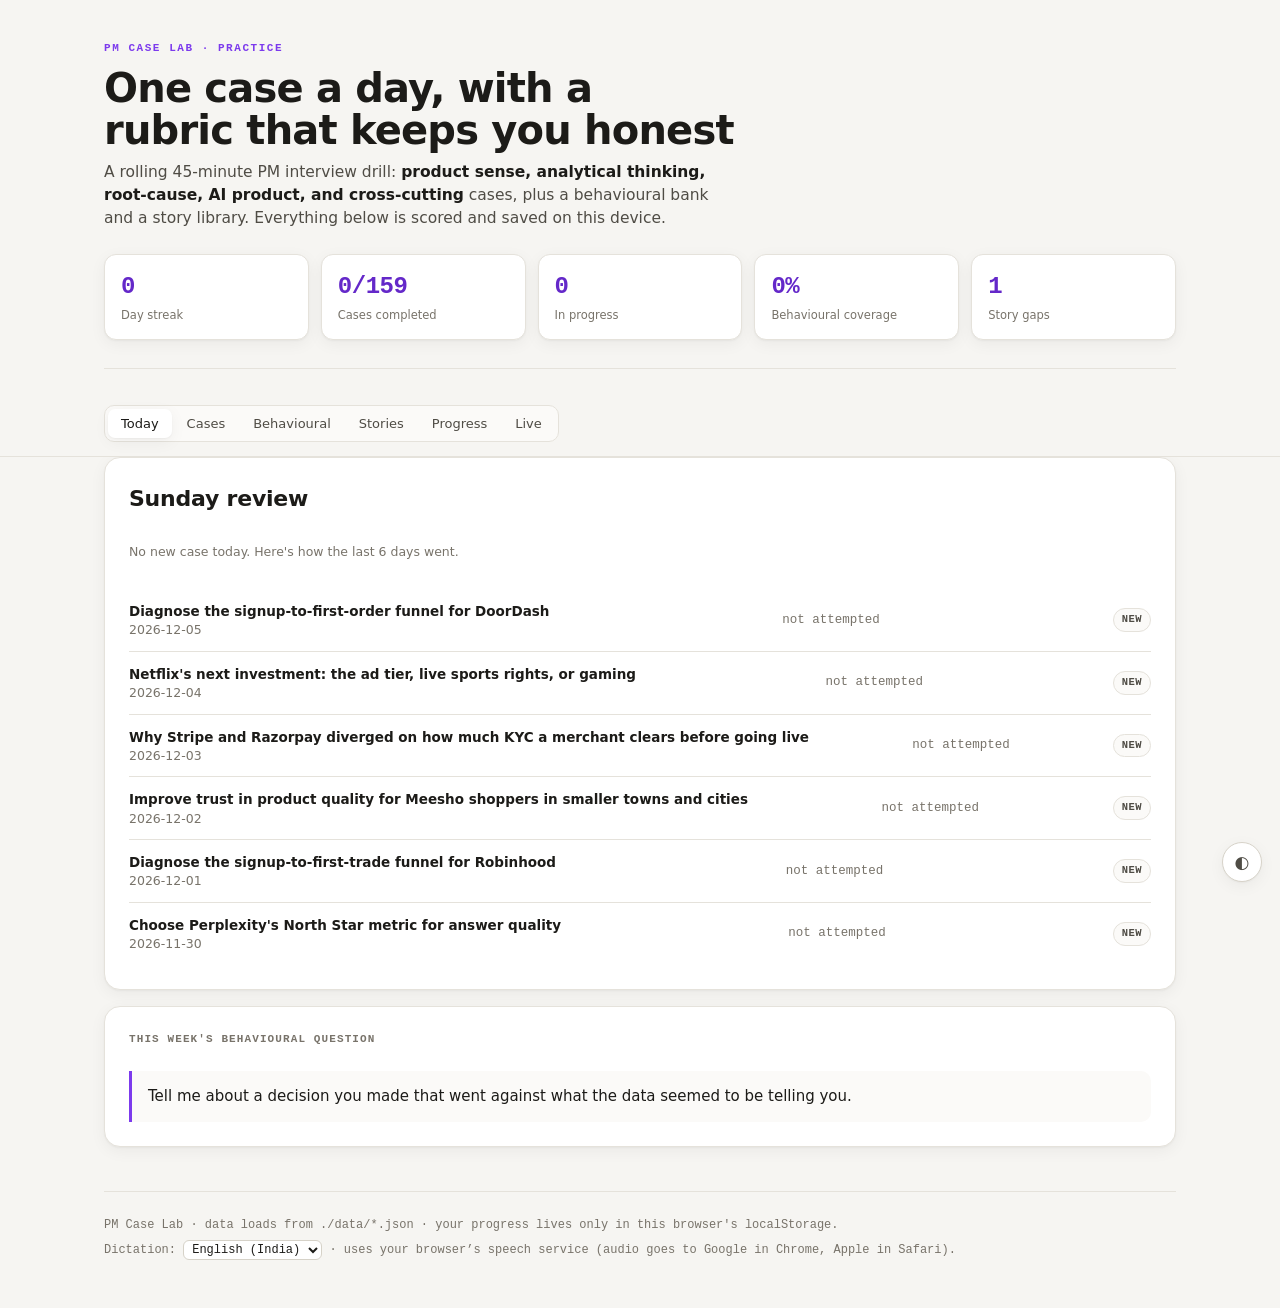
==== commit aea6492d: "Case Lab: always show Dictate buttons; Safari guidance; cache-bust assets Reported: no mic button in" ====
--- a/case-lab/index.html
+++ b/case-lab/index.html
@@ -4,12 +4,7 @@
 <meta charset="utf-8">
 <meta name="viewport" content="width=device-width, initial-scale=1">
 <title>PM Case Lab — daily interview practice</title>
-<link rel="stylesheet" href="./style.css">
-<style>
-  /* "Mock interview" link styled like the .seg tab buttons (kept here so style.css stays untouched) */
-  .seg a.tab-link { font-family: var(--sans); font-size: 13px; font-weight: 500; color: var(--accent-ink); text-decoration: none; padding: 7px 13px; border-radius: 7px; white-space: nowrap; display: inline-flex; align-items: center; gap: 6px; }
-  .seg a.tab-link:hover { background: var(--surface); box-shadow: var(--shadow); }
-</style>
+<link rel="stylesheet" href="./style.css?v=20261029a">
 </head>
 <body>
 <div class="wrap">
@@ -31,7 +26,6 @@
         <button data-tab="stories" role="tab" aria-selected="false">Stories</button>
         <button data-tab="progress" role="tab" aria-selected="false">Progress</button>
         <button data-tab="live" role="tab" aria-selected="false">Live</button>
-        <a class="tab-link" href="./interview/">Mock interview</a>
       </div>
       <div class="spacer"></div>
     </div>
@@ -54,6 +48,6 @@
 
 <button class="themebtn" id="theme" title="Toggle theme" aria-label="Toggle light/dark theme">◐</button>
 
-<script src="./script.js"></script>
+<script src="./script.js?v=20261029a"></script>
 </body>
 </html>
--- a/case-lab/style.css
+++ b/case-lab/style.css
@@ -440,3 +440,13 @@
 
 .story-theme-grid { display: grid; grid-template-columns: repeat(auto-fill, minmax(210px, 1fr)); gap: 6px 14px; }
 .answer-field .story-theme-opt { display: flex; align-items: center; gap: 6px; font-size: 12.5px; color: var(--ink-2); font-family: var(--sans); text-transform: none; letter-spacing: 0; font-weight: 500; margin: 0; }
+
+/* ---- Dictation (mic → text) ---- */
+.mic-row { display: flex; align-items: center; gap: 10px; flex-wrap: wrap; margin: 6px 0 2px; }
+.mic-btn.listening { border-color: var(--verify); color: var(--verify); background: var(--verify-wash); }
+.mic-btn.listening::first-letter { animation: mic-pulse 1.1s ease-in-out infinite; }
+@keyframes mic-pulse { 50% { opacity: .25; } }
+.mic-msg { font-size: 12px; color: var(--verify); }
+.dict-foot { margin-top: 6px; }
+.dict-foot select { font: inherit; background: var(--surface); color: var(--ink); border: 1px solid var(--border-strong); border-radius: 6px; padding: 1px 4px; }
+@media (prefers-reduced-motion: reduce) { .mic-btn.listening::first-letter { animation: none; } }
